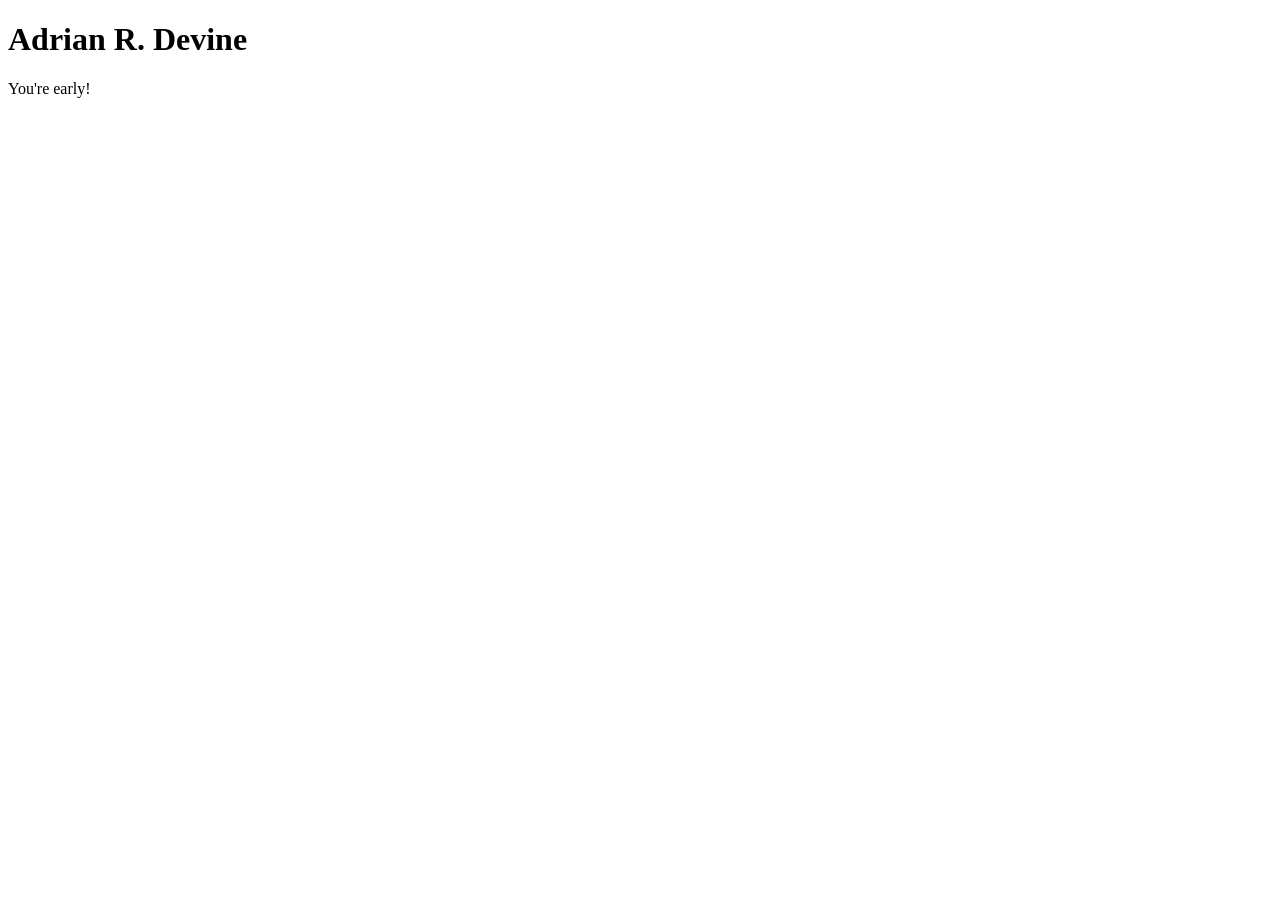
==== index.html @ 63888314 "Update index.html" ====
<!DOCTYPE html>
<html lang="en">
<meta charset="UTF-8">
<link rel="stylesheet" href="styles.css">
<head>
<title>Adrian R. Devine</title>
</head>
<body>

<h1>Adrian R. Devine</h1>

<p>You're early!</p>

</body>
</html>
---- styles.css ----
@import url('https://fonts.googleapis.com/css2?family=Inter:wght@100;200;300;400;500;600;700;800;900&display=swap');
 {
    font-family: "Inter", sans-serif;
    font-size: 1rem;
    font-weight: 300;
    scroll-behavior: smooth;    
  }
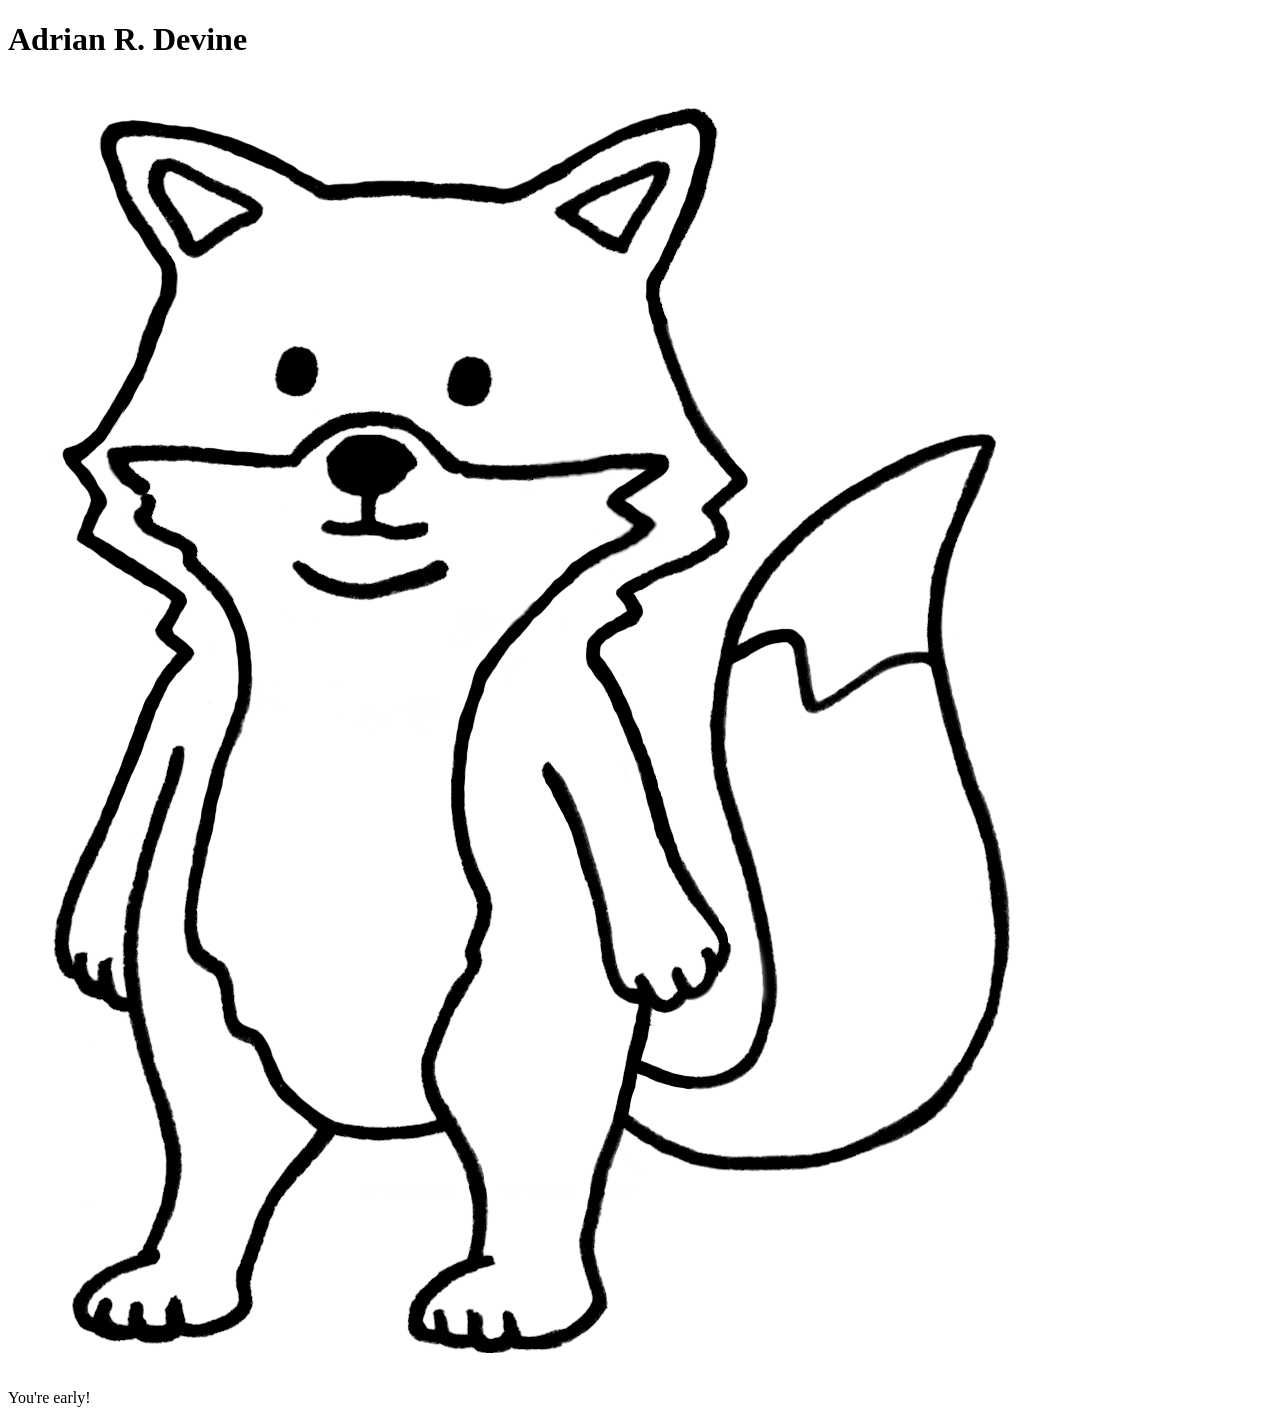
==== commit 831f2738: "Update index.html" ====
--- a/index.html
+++ b/index.html
@@ -8,7 +8,7 @@
 <body>
 
 <h1>Adrian R. Devine</h1>
-
+<img src="Fox.jpg" alt="Fox">
 <p>You're early!</p>
 
 </body>
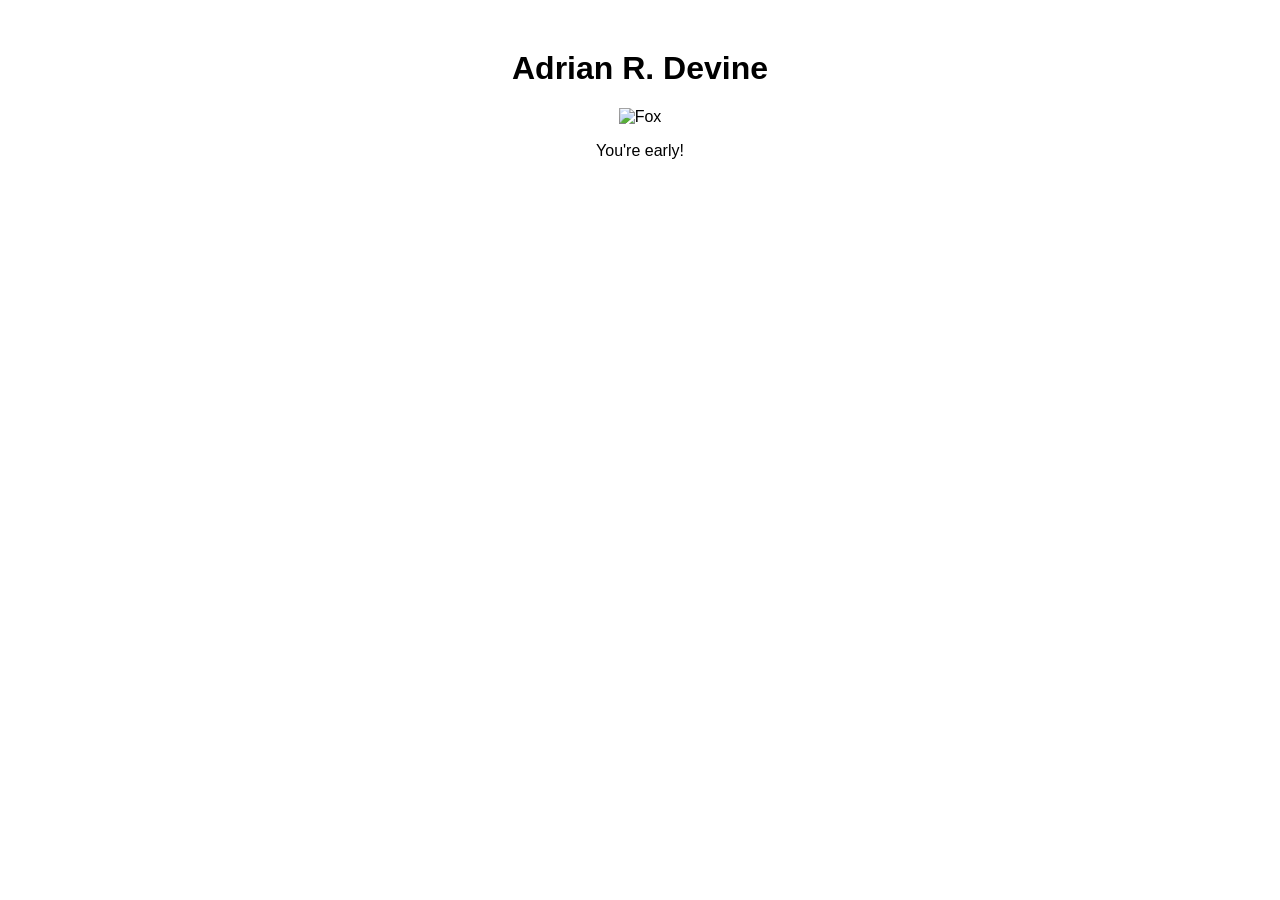
==== commit 7e76af57: "Update index.html" ====
--- a/index.html
+++ b/index.html
@@ -8,7 +8,7 @@
 <body>
 
 <h1>Adrian R. Devine</h1>
-<img src="Fox.jpg" alt="Fox">
+<img src="fox-small.jpg" alt="Fox">
 <p>You're early!</p>
 
 </body>
--- a/styles.css
+++ b/styles.css
@@ -1,7 +1,11 @@
-@import url('https://fonts.googleapis.com/css2?family=Inter:wght@100;200;300;400;500;600;700;800;900&display=swap');
- {
-    font-family: "Inter", sans-serif;
-    font-size: 1rem;
-    font-weight: 300;
-    scroll-behavior: smooth;    
-  }
+body {
+    text-align: center;
+    font-family: Arial, sans-serif;
+    margin-top: 50px;
+}
+
+img {
+    max-width: 400px;
+    width: 100%;
+    height: auto;
+}
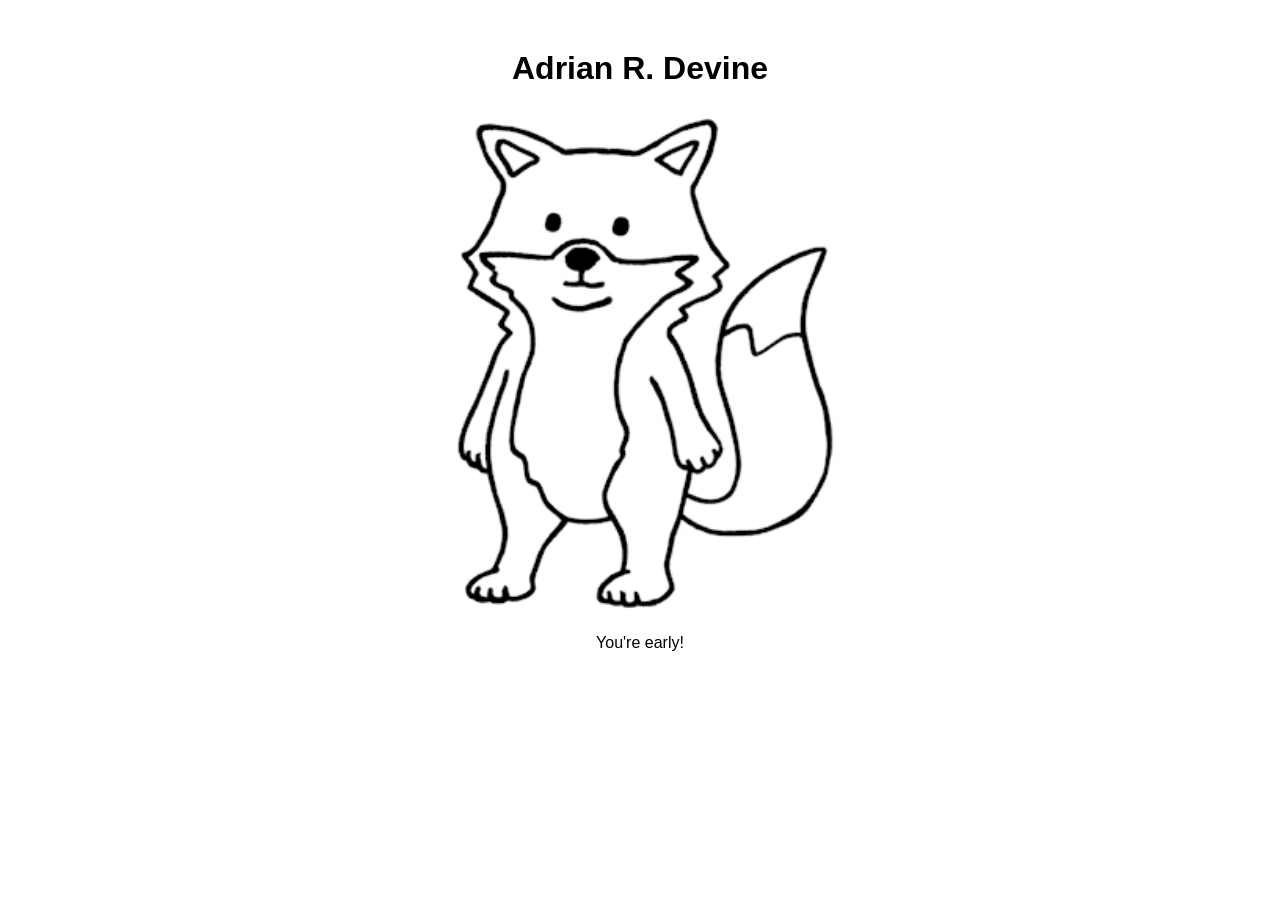
==== commit 21d4b2ce: "Update index.html" ====
--- a/index.html
+++ b/index.html
@@ -8,7 +8,7 @@
 <body>
 
 <h1>Adrian R. Devine</h1>
-<img src="fox-small.jpg" alt="Fox">
+<img src="fox_small.jpg" alt="Fox">
 <p>You're early!</p>
 
 </body>
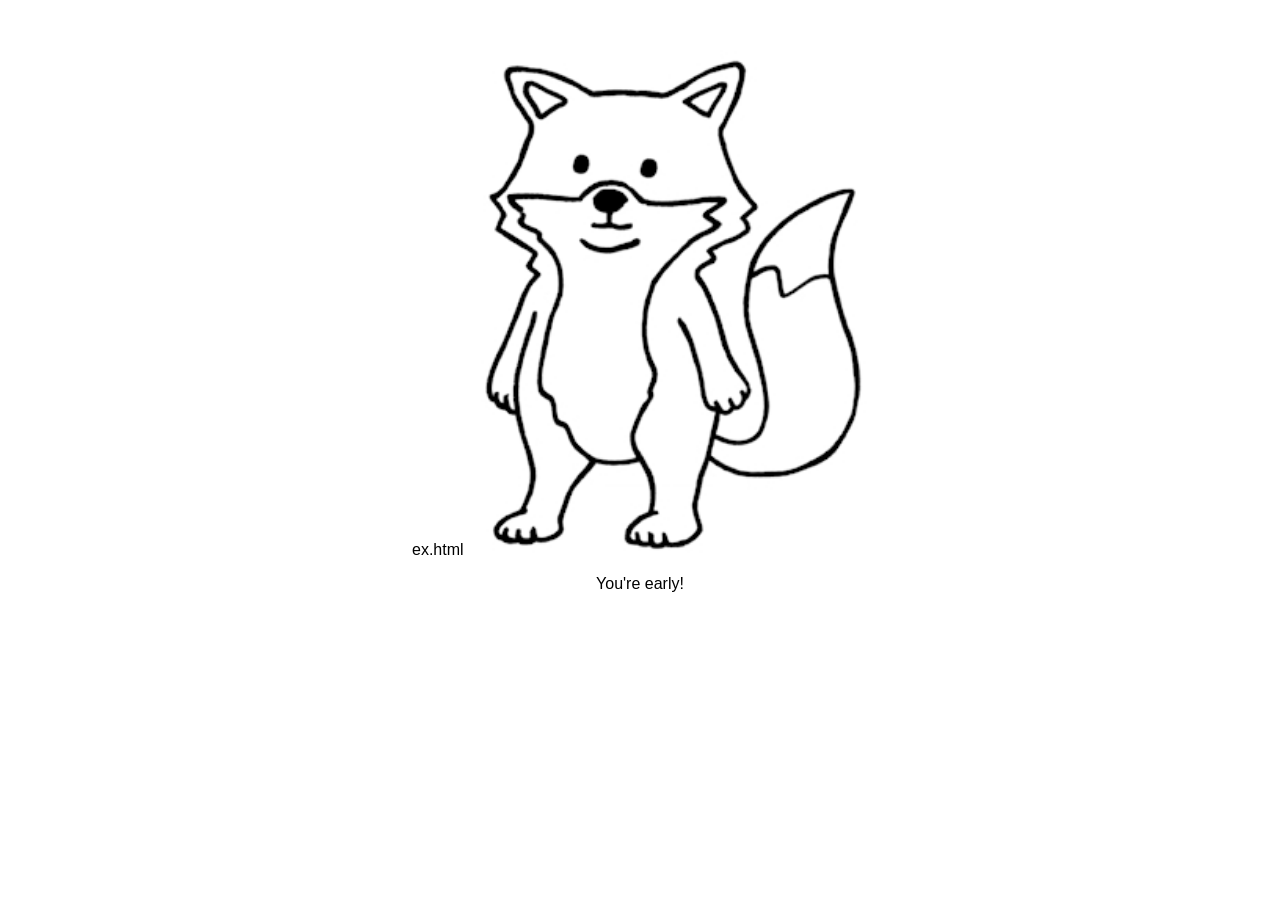
==== commit b45c01a2: "Update index.html" ====
--- a/index.html
+++ b/index.html
@@ -1,15 +1,26 @@
+ex.html
 <!DOCTYPE html>
 <html lang="en">
-<meta charset="UTF-8">
-<link rel="stylesheet" href="styles.css">
+
 <head>
-<title>Adrian R. Devine</title>
+    <meta charset="UTF-8">
+
+    <title>Adrian R. Devine</title>
+
+    <link rel="stylesheet" href="styles.css">
+
+    <link rel="preconnect" href="https://fonts.googleapis.com">
+    <link rel="preconnect" href="https://fonts.gstatic.com" crossorigin>
+    <link href="https://fonts.googleapis.com/css2?family=Handlee&display=swap" rel="stylesheet">
+
 </head>
+
 <body>
 
-<h1>Adrian R. Devine</h1>
-<img src="fox_small.jpg" alt="Fox">
-<p>You're early!</p>
+    <img src="fox_small.jpg" alt="Fox">
+
+    <p class="early">You're early!</p>
 
 </body>
+
 </html>
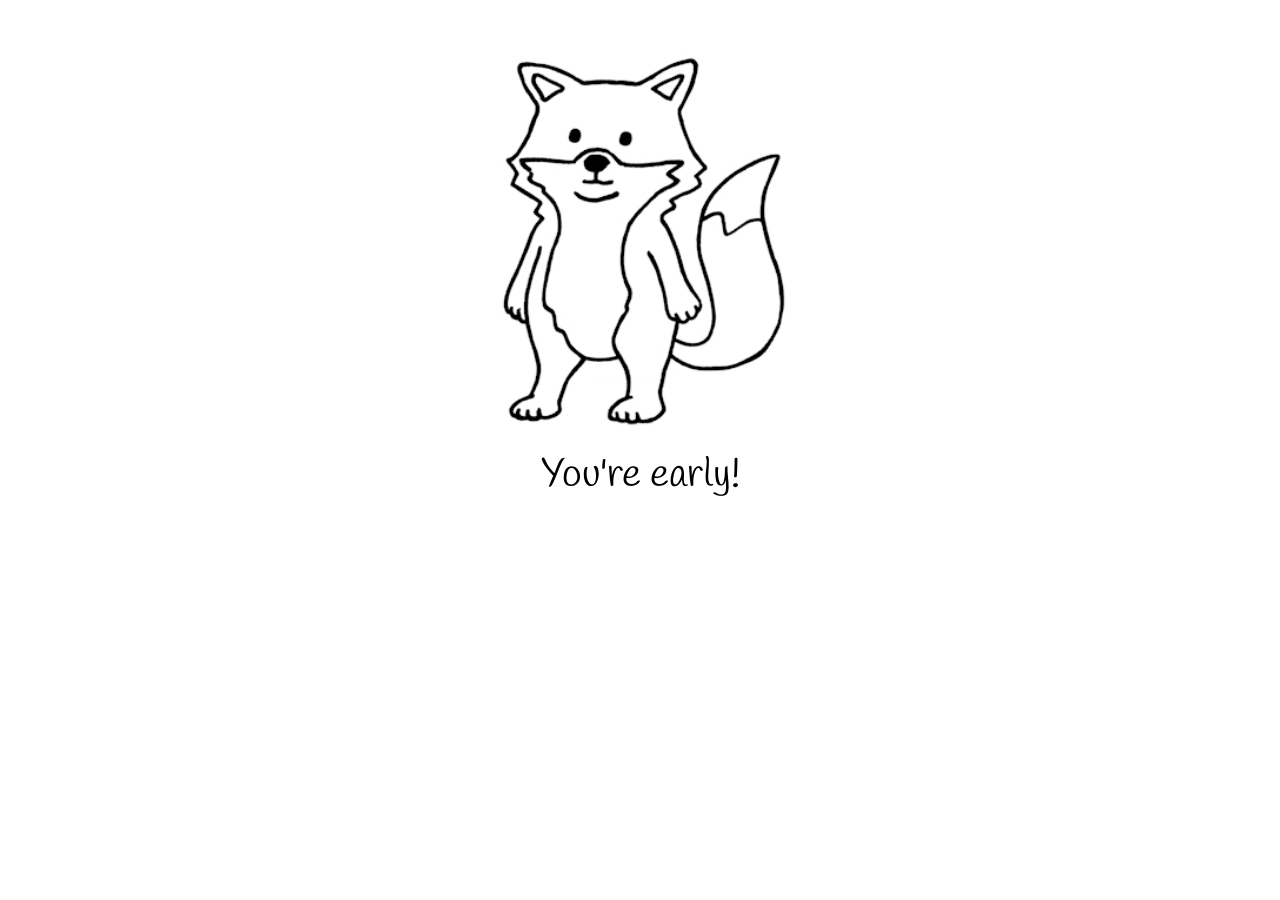
==== commit 2f907614: "Update index.html" ====
--- a/index.html
+++ b/index.html
@@ -1,4 +1,3 @@
-ex.html
 <!DOCTYPE html>
 <html lang="en">
 
--- a/styles.css
+++ b/styles.css
@@ -1,11 +1,26 @@
 body {
+    margin: 0;
+    padding-top: 50px;
+
     text-align: center;
-    font-family: Arial, sans-serif;
-    margin-top: 50px;
+
+    background-color: white;
 }
 
 img {
-    max-width: 400px;
+    display: block;
+    margin: 0 auto;
+
+    max-width: 300px;
     width: 100%;
     height: auto;
 }
+
+.early {
+    margin-top: 20px;
+
+    font-family: "Handlee", cursive;
+    font-size: 2.5rem;
+
+    color: #000000;
+}
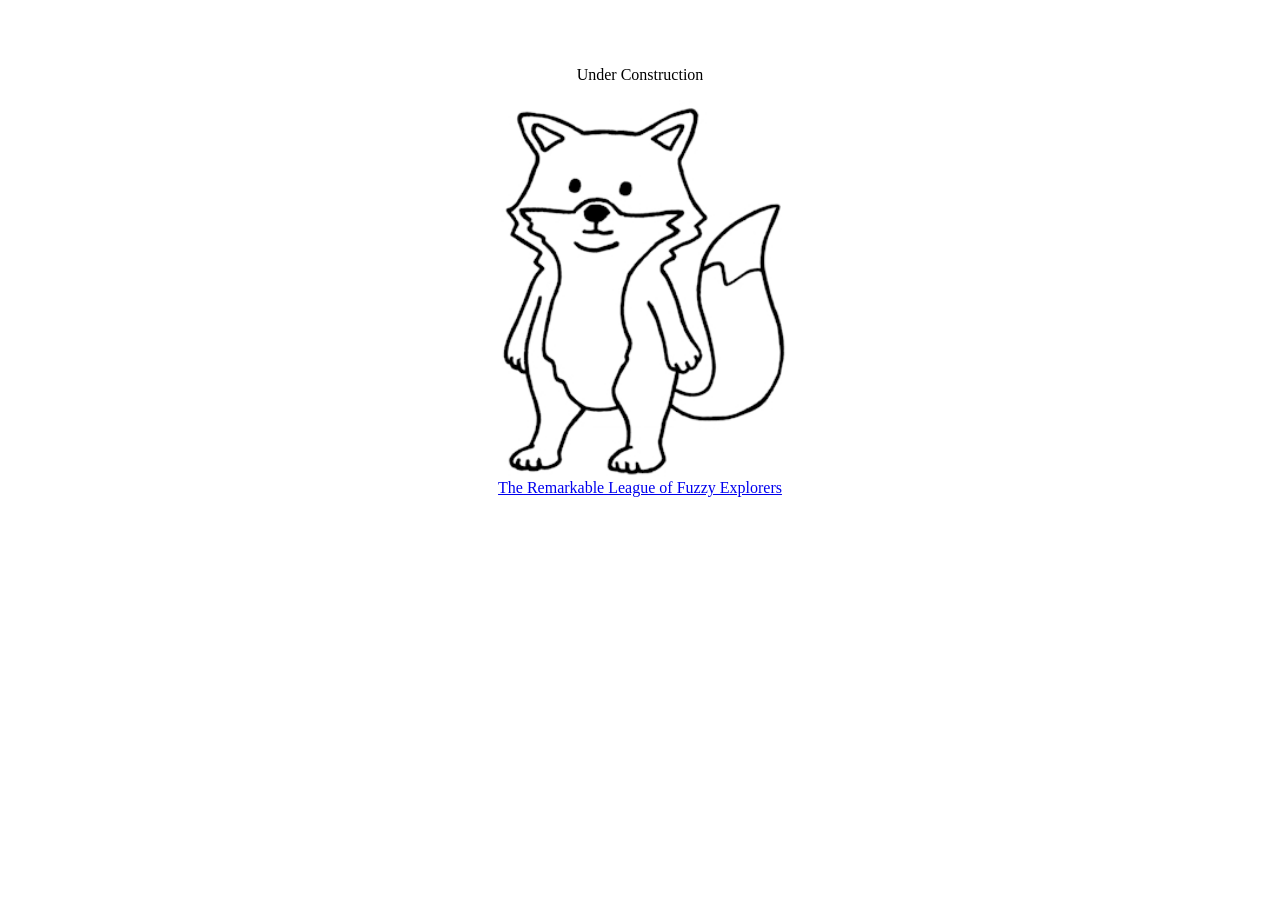
==== commit d63e3cf9: "Update index.html" ====
--- a/index.html
+++ b/index.html
@@ -11,14 +11,19 @@
     <link rel="preconnect" href="https://fonts.googleapis.com">
     <link rel="preconnect" href="https://fonts.gstatic.com" crossorigin>
     <link href="https://fonts.googleapis.com/css2?family=Handlee&display=swap" rel="stylesheet">
-
 </head>
 
 <body>
 
-    <img src="fox_small.jpg" alt="Fox">
+    <p class="heading">Under Construction</p>
 
-    <p class="early">You're early!</p>
+    <a href="/fuzzy-explorers">
+        <img src="images/fox_1.jpg" alt="Fox">
+    </a>
+
+    <a href="/fuzzy-explorers" class="league-link">
+        The Remarkable League of Fuzzy Explorers
+    </a>
 
 </body>
 
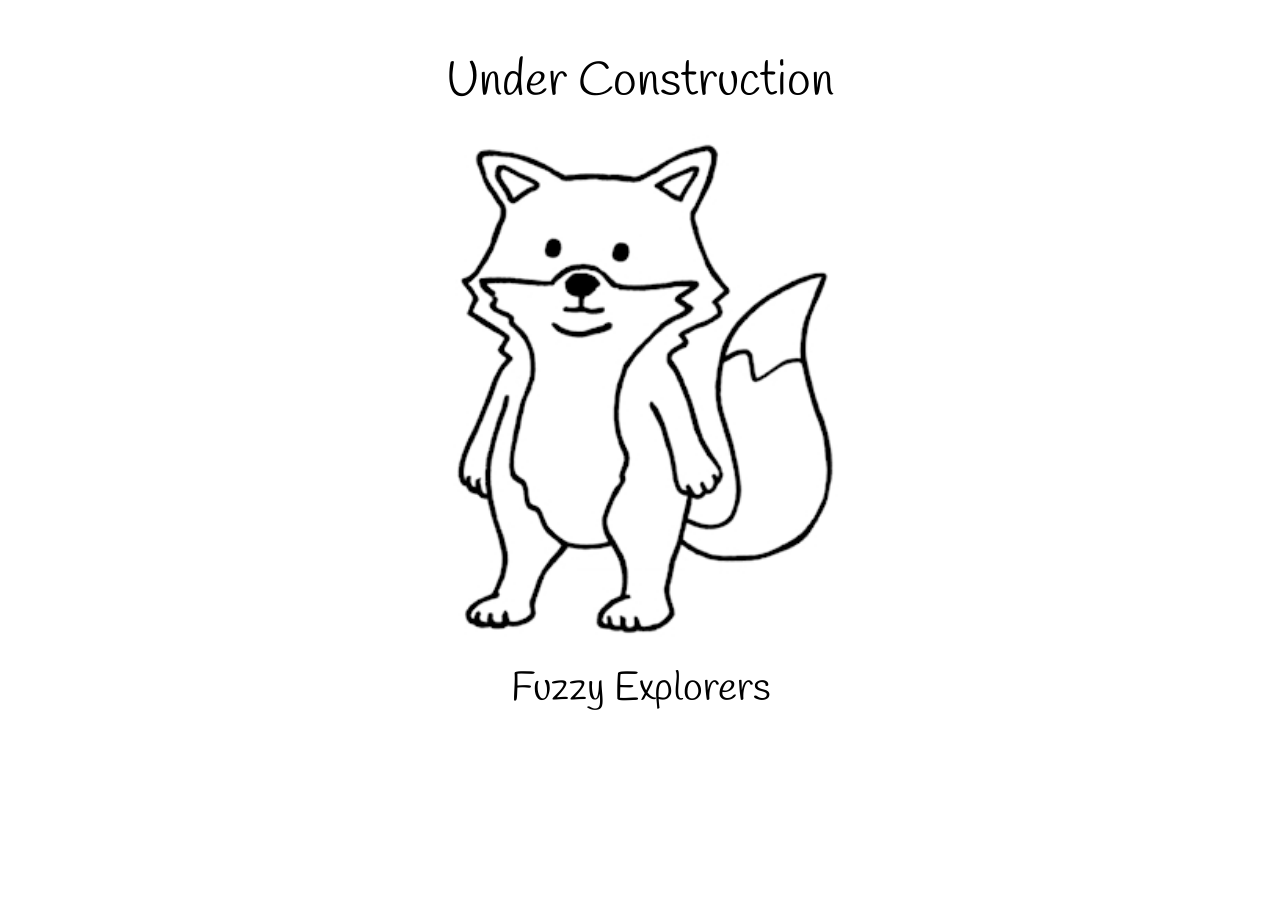
==== commit 43f79390: "Update index.html" ====
--- a/index.html
+++ b/index.html
@@ -22,7 +22,7 @@
     </a>
 
     <a href="/fuzzy-explorers" class="league-link">
-        The Remarkable League of Fuzzy Explorers
+        Fuzzy Explorers
     </a>
 
 </body>
--- a/styles.css
+++ b/styles.css
@@ -1,26 +1,35 @@
 body {
-    margin: 0;
-    padding-top: 50px;
-
     text-align: center;
-
-    background-color: white;
+    font-family: Arial, sans-serif;
+    margin-top: 50px;
 }
 
 img {
-    display: block;
-    margin: 0 auto;
-
-    max-width: 300px;
+    max-width: 400px;
     width: 100%;
     height: auto;
 }
 
+.heading {
+    font-family: "Handlee", cursive;
+    font-size: 3rem;
+    margin-bottom: 20px;
+}
+
 .early {
-    margin-top: 20px;
-
     font-family: "Handlee", cursive;
     font-size: 2.5rem;
+}
+    
+.league-link {
+    display: block;
+    margin-top: 20px;
+    font-family: "Handlee", cursive;
+    font-size: 2.5rem;
+    color: black;
+    text-decoration: none;
+}
 
-    color: #000000;
+.league-link:hover {
+    text-decoration: underline;
 }
